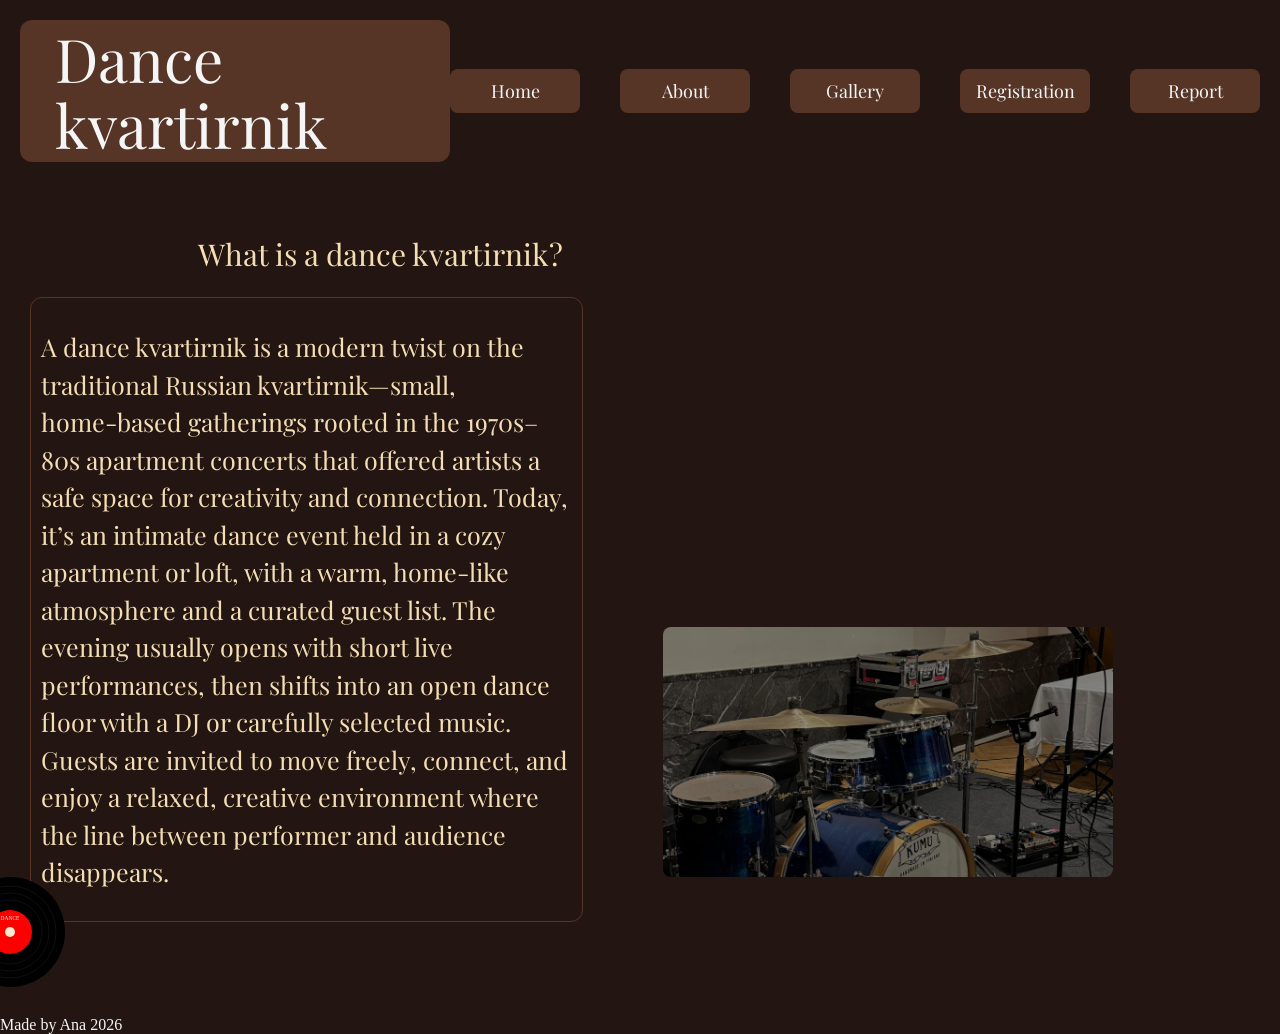
==== home/index.html @ 6938aacf "Add files via upload" ====
<!DOCTYPE html>
<html lang="en">
<head>
    <meta name="viewport" content="width=device-width, initial-scale=1.0">
    <meta charset="UTF-8">
    <title>Dance Kvartirnik</title>
    <link rel="stylesheet" href="style.css">
    <link href="https://fonts.googleapis.com/css2?family=Playfair+Display:wght@300;400&display=swap" rel="stylesheet">
</head>

<body>
    <!--Title and main menu-->
    <header class="top-row">
        <!--title on the left side-->
        <div class="title-box">
             <h1>Dance kvartirnik</h1>
        </div>
    <!--Main menu on the right side-->
        <nav>
            <!-- Hamburger button for tablet and mobile -->
                <button class="menu-toggle" id="menu-toggle" aria-label="Open menu">☰</button>
            <!-- Main menu -->
             <ul id="nav-menu">
                 <li><a href="../home/index.html">Home</a></li>
                 <li><a href="../about/index.html">About</a></li>
                 <li><a href="../gallery/index.html">Gallery</a></li>
                 <li><a href="../registration/index.html">Registration</a></li>
                 <li><a href="../report/index.html">Report</a></li>
            </ul>
        </nav>
    </header>

<main>
    <section>
            <div class="question">
                 <h2>What is a dance kvartirnik?</h2>
            </div>

         <div class="content">
                <div class="text">
                    <p>A dance kvartirnik is a modern twist on the traditional Russian kvartirnik—small, home‑based gatherings rooted in the 1970s–80s apartment concerts
                     that offered artists a safe space for creativity and connection. Today, it’s an intimate dance event held in a cozy apartment or loft, with a warm,
                     home-like atmosphere and a curated guest list. The evening usually opens with short live performances, then shifts into an open dance floor with a DJ
                     or carefully selected music. Guests are invited to move freely, connect, and enjoy a relaxed, creative environment where the line between performer and
                     audience disappears.</p>
                </div>

            <div class="picture"
                <!-- Main responsive picture --!>
                    <picture>
                        <source media="(max-width: 600px)" srcset="../img/mobil.jpeg">
                        <source media="(max-width: 1100px)" srcset="../img/tabl.jpeg">
                        <img class="photo-one" src="../img/desk.jpeg" alt="Dance performance">
                    </picture>
                <!--second picture-->
                <img class="photo-two" src="../img/pho2.jpeg" alt="Instrument picture">
            </div>
         </div>


        <svg id="record" width="120" height="120" viewBox="0 0 120 120">
            <circle class="vinyl" cx="60" cy="60" r="55"></circle>
            
            <circle class="groove" cx="60" cy="60" r="46"></circle>
            <circle class="groove" cx="60" cy="60" r="39"></circle>
            <circle class="groove" cx="60" cy="60" r="32"></circle>


            <circle class="vinyl-lable" cx="60" cy="60" r="22"></circle>
            <circle class="vinyl-hole" cx="60" cy="60" r="5"></circle>

            <!--text on the vinyl label-->
            <text
                x="60"
                y="48"
                text-anchor="middle"
                font-size="5.5"
                fill="#fde9d0">
                DANCE
            </text>
        </svg>

    </section>
</main>

<footer>Made by Ana 2026</footer>

<script>
    // Finds the vinyl record by its id
    const record = document.getElementById("record");

    // Creates an audio object and connects the music file
    const music = new Audio("../img/audio.mp3");

    // Loads the audio file in advance
    music.preload = "auto";

    // Keeps track of whether the music is playing
    let isPlaying = false;

    // Runs when the user clicks the vinyl record
    record.addEventListener("click", function () {

        // If the music is not playing
        if (isPlaying === false) {

            // Starts the music
            music.play();

            // Starts the vinyl animation
            record.classList.add("spinning");

            // Remembers that the music is playing
            isPlaying = true;

        } else {

            // Pauses the music
            music.pause();

            // Stops the vinyl animation
            record.classList.remove("spinning");

            // Remembers that the music is paused
            isPlaying = false;
        }
    });
</script>

<script>
    const menuToggle = document.getElementById("menu-toggle"); // finds the hamburger button
    const navMenu = document.getElementById("nav-menu"); // finds the navigation menu

    menuToggle.addEventListener("click", function(){
    navMenu.classList.toggle("show");
})
</script>

</body>
</html>
---- home/style.css ----
* {
    box-sizing: border-box;
}

body {
    background-color: #231512;
    margin: 0;
    min-height: 100vh; /* Makes the page fill at least the full screen height */
    display: flex; /* Uses Flexbox for the whole page */
    flex-direction: column; /* Places page sections vertically */
}

main {
    flex: 1; /* Pushes the footer toward the bottom of the screen */
    width: 100%;
    max-width: 1500px;
    margin: 0 auto;
}

/*Title and main menu on the same line*/
.top-row {
    display: flex; /*makes the title and main menu on the same line*/
    align-items: center; /*keeps the title and main menu centered*/
    justify-content: space-between; /*puts the title on the left and the main menu on the right*/
    padding: 20px 20px; /*space around the whole top row*/
}

/*Main menu*/
nav ul {
    display: flex; /* makes the list items display in a row */
    gap: 40px; /* space between the buttons */

    list-style: none; /* removes the default bullet points */
    padding: 0; /* space around the whole menu */
    margin: 0; /* removes the default margin */
    }

nav li {
    margin: 0; /* removes the default margin */
    }

nav a {
    display: block; /* makes the whole buttin clicable */

    width: 130px; /* width of the button */
    padding: 10px 0px; /* space inside the button */

    background-color: #563527; /* color of the button */
    color: whitesmoke; /* text color */

    text-align: center; /* centers the text */
    text-decoration: none; /* removes the underline from the text */
    font-family: 'Playfair Display', serif; /* font of the text */
    font-size: 18px; /* size of the text */
    border-radius: 8px; /* rounded corners */
}

/*Changes the color of the button when the mouse is over it*/
nav a:hover {
    background-color: #895c39; /* color of the button when the mouse is over it */
}

.title-box{
    display: flex;
    align-items: center; /* keeps the text centered */
    gap: 30px;
  
    background-color: #563527; /*dark box with the title*/
    color: whitesmoke; /*text color*/
    font-family: 'Playfair Display', serif;

    font-size: 60px;
    font-weight: 300;
    line-height: 1.1;
    
    padding: 5px 35px; /* space inside */
    border-radius: 12px; /* rounded corners */

    width: fit-content;  /* box fits around the text */
    margin-left: 0px; /* moves the box to the right */
    margin-top: 0px; /* moves the box down */

}

.title-box h1 {
    margin: 0; /* removes default margin */
    font-size: inherit; /* inherits the font size from the parent */
    font-weight: inherit; /* inherits the font weight from the parent */
}

.question h2 {
    font-family: 'Playfair Display', serif; /* font of the text */
    font-size: 30px; /* size of the text */
    font-weight: 300; /*thinkness of the text */
    line-height: 1.5; /* space between lines of text */
    text-align: center; /*centers the text */
    width: 700px; /* width of the text */
    margin-left: 30px;
    margin-top: 50px;
    margin-bottom: 10px;
    color: wheat
}

.question p {
    margin-bottom: 0;
}

.text {
    font-family: 'Playfair Display', serif; /* font of the text */
    font-size: 25px; /* size of the text */
    font-weight: 300; /*thinkness of the text */
    line-height: 1.5; /* space between lines of text */
    text-align: left; /* aligns the text to the left */
    width: 700px; /* width of the text */
    max-width: 45vw; /*prevents the text from becoming too wide for the screen*/
    margin-left: 30px;
    margin-top: 10px;
    color: wheat;

    border: 1px solid #563527; /*creates a thin border around the text*/
    padding: 5px 10px; /*space inside the box*/
    box-sizing: border-box; /*keeps padding and border inside the 700px width*/
    border-radius: 12px;
}


.content {
    display: flex;
    align-items: flex-start; /*keeps the text and pictures aligned at the top*/
    justify-content: space-between;
    gap: 40px;
    font-family: "Playfair Display", serif;

    width: 100%;
    max-width: 1400px;
    margin: 0 auto;
}

.picture {
    position: relative; /*allows the second picture to overlap the first*/
    width: 800px; /*total area for the pictures*/
    max-width: 50vw; /*prevents the picture area from becoming too wide for the screen*/
    height: 500px; /*total height of the area for both pictures*/
    margin-right: 30px; /*space on the right*/
    margin-top: 50px; /*moves both pictures down*/
}

.picture picture {
    display: block; /*makes the responsive picture container display correctly*/
}

/*Main picture*/
.picture  img.photo-one{
    position: absolute; /*allowas manual positioning*/
    width: 650px; /*sixe of the main picture*/
    height: 410px;
    object-fit: cover; /*fills given size*/
    right: 0;
    top: -45px; /*moves the picture 45px up*/
    z-index: 1; /*main picture stays behind*/
    border-radius: 8px; /*rounded corners*/
}

 /*Second picture*/
.picture img.photo-two {
    position: absolute; /*allows manual positioning*/
    width: 450px; /*size of the second picture*/
    height: 250px;
    object-fit: cover;
    left: 40px; /*position from the left*/
    bottom: -40px; /*position from the top*/
    z-index: 5;
    border-radius: 8px; /*rounded corners*/
}

#record {
    width: 120px;
    height: 120px;
    cursor: pointer; /*changes  the curcor to a pointer when hovering over the record*/
    transform-origin: center; /*makes the record rotate around its center*/

    margin-right: 0;
    margin-left: -50px;
    margin-top: -50px;
    margin-bottom: 20px;
}

#record.spinning {
    animation: spinRecord 3s linear infinite; /*rotates the record continuously every 3 seconds*/
}

/*creates the spinning animation*/
@keyframes spinRecord {
    0% {
        transform: rotate(0deg);
    }
    25% {
        transform: rotate(90deg);
    }
    50% {
        transform: rotate(180deg);
    }
    75% {
        transform: rotate(270deg);
    }
    100% {
        transform: rotate(360deg);
    }
}

.vinyl1 {
    fill: #2f211d
}
.vinyl-lable {
    fill: #ff0000
}
.vinyl-hole {
    fill: #fde9d0
}

.groove {
    fill: none;
    stroke: rgb(15, 15, 15);
    stroke-width: 1;
}

footer {
    color: whitesmoke
}

.menu-toggle {
    display: none; /*hides the hamburger menu in desktop*/
} 


/*Tablet*/
@media (max-width: 1200px) {
    .top-row {
        display: flex; /*keeps the title and hamburger button on the same line */
        justify-content: space-between; /* places the title on the left and the hamburger on the right */
        align-items: flex-start; /*aligns them vertically */
        padding: 20px; /*adds space around the top row */
        gap: 20px; /*keeps a small gap between the elements */
    }

    .menu-toggle { /*shows the humburger button on tablet*/
        display: block; /*makes the button visible*/
        width: auto;
        margin-left: auto;
        background-color: #563527;
        color: whitesmoke;
        border: none; /*removes the default button border*/
        border-radius: 8px;
        font-size: 28px;
        padding: 8px 15px; /*adds space insdie the button*/
        cursor: pointer;
    }

    /* hides the navigation links until the hamburger is clicked */
    nav ul {
        display: none;
        flex-direction: column;
        gap: 10px;
        margin-top: 10px;
    }
    
    /*shows the navigation links when javascript adds the show class */
    nav ul.show {
        display: flex;
    }
    
    /*makes the navigation buttons fit the opened menu */
    nav a {
        width: 110px;
        font-size: 16px;
    }

    .title-box {
        font-size: 45px; /*reduces the size of the title*/
    }

    .question h2 {
        font-size: 25px; /*reduces the size of the question*/
        width: 90%; /*reduces the width of the question*/
        margin-left: auto; /*centers the question*/
        margin-right: auto; /*centers the question*/
    }

    .content {
        flex-direction: column; /*places the text and pictures under each other*/
        align-items: center; /*centers the text and pictures*/
        gap: 30px; /*reduces the space between the text and pictures*/
    }

    .text {
        font-size: 22px; /*reduces the size of the text*/
        width: 90%; /*reduces the width of the text*/
        margin-left: auto; /*centers the text*/
        margin-right: auto; /*centers the text*/
    }

    .picture {
        width: 90%; /*reduces the width of the picture area*/
        max-width: 700px;
        height: 500px; /*reduces the height of the picture area*/
        margin: 20px auto 0;
    }

    .picture img.photo-one {
        width: 75%; /*reduces the width of the main picture*/
        height: auto; /*makes the height of the main picture adjust to its width*/
        max-height: 380px; /*reduces the maximum height of the main picture*/
        right: 0;
        top: 0;
    }

    .picture img.photo-two {
        width: 45%; /*reduces the width of the second picture*/
        height: auto; /*makes the height of the second picture adjust to its width*/
        left: 5%; /*moves the second picture closer to the left*/
        bottom: 0px; /*moves the second picture closer to the top*/
    }

    footer {
        margin-top: 10px; /*reduces the space above the footer*/
        padding: 10px 15px; /*reduces the padding inside the footer*/
    }
}

/*Mobile*/
@media (max-width: 600px) {
    .top-row {
        flex-direction: row; /*keeps the title and button next to each other*/
        align-items: flex-start; /*aligns the title and navigation to the left*/
        padding: 15px; /*reduces the padding around the top row*/
        gap: 15px; /*reduces the space between the title and navigation*/
    }

    .title-box {
        font-size: 35px; /*reduces the size of the title*/
        padding: 5px 20px; /*reduces the padding inside the title box*/
    }

    nav ul {
        flex-direction: column; /*places the buttons under each other*/
        width: 100%; /*makes the buttons take the full width of their container*/
        gap: 8px; /*reduces the space between the buttons*/
    }

    nav a {
        width: 100%; /*makes the buttons take the full width of their container*/
        font-size: 16px; /*reduces the size of the text*/
    }

    .question h2 {
        font-size: 24px; /*reduces the size of the question*/
        width: 90%; /*reduces the width of the question*/
        margin: 25px auto 10px; /*centers the question and adds space above and below*/
    }

    .text {
        font-size: 18px; /*reduces the size of the text*/
        width: 90%; /*reduces the width of the text*/
        max-width: none;
        margin: 0 auto; /*centers the text*/
        padding: 10px; /*reduces the padding inside the text box*/
    }

    .content {
        flex-direction: column; /*places the text and pictures under each other*/
        width: 100%; /*makes the content take the full width of its container*/
        align-items: center;
        gap: 20px; /*reduces the space between the text and pictures*/
    }

    .picture {
        width: 90%; /*makes the picture area take the full width of its container*/
        height: auto; /*makes the height of the picture area adjust to its width*/
        margin: 20px auto; /*adds space above the pictures and removes the space below*/
        display: flex; /*uses flexbox to arrange the pictures*/
        flex-direction: column; /*places the pictures under each other*/
        align-items: center; /*centers the pictures*/
        gap: 15px; /*reduces the space between the pictures*/
    }
    .picture img.photo-one,
    .picture img.photo-two {
        position: static; /*removes the absolute positioning of the pictures*/
        width: 100%; /*reduces the width of the pictures*/
        height: auto; /*makes the height of the pictures adjust to their width*/
        max-height: none;
        object-fit: cover;
    }

    footer {
        margin-top: 20px; /*reduces the space above the footer*/
        padding: 10px 15px; /*reduces the padding inside the footer*/
    }
}
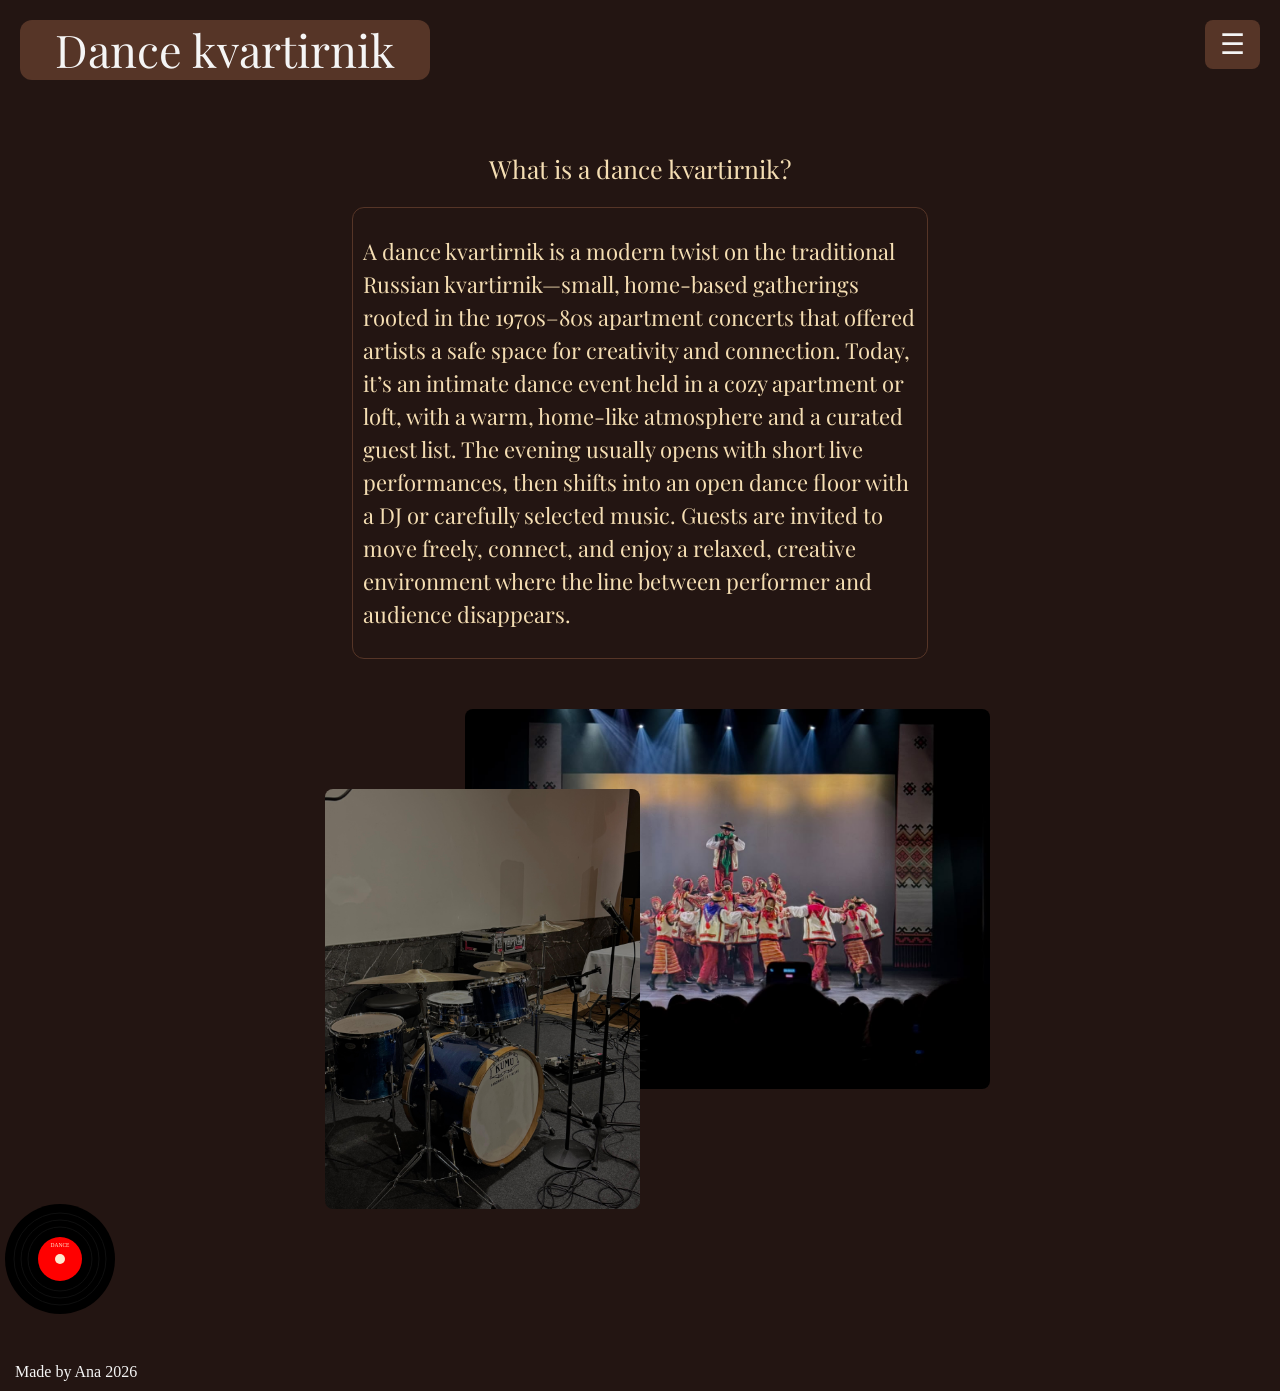
==== commit 3615fa7a: "Add files via upload" ====
--- a/home/index.html
+++ b/home/index.html
@@ -45,8 +45,8 @@
                      audience disappears.</p>
                 </div>
 
-            <div class="picture"
-                <!-- Main responsive picture --!>
+            <div class="picture">
+            <!--Main responsive picture-->
                     <picture>
                         <source media="(max-width: 600px)" srcset="../img/mobil.jpeg">
                         <source media="(max-width: 1100px)" srcset="../img/tabl.jpeg">
@@ -55,8 +55,7 @@
                 <!--second picture-->
                 <img class="photo-two" src="../img/pho2.jpeg" alt="Instrument picture">
             </div>
-         </div>
-
+        </div>
 
         <svg id="record" width="120" height="120" viewBox="0 0 120 120">
             <circle class="vinyl" cx="60" cy="60" r="55"></circle>
--- a/home/style.css
+++ b/home/style.css
@@ -167,8 +167,8 @@
     width: 450px; /*size of the second picture*/
     height: 250px;
     object-fit: cover;
-    left: 40px; /*position from the left*/
-    bottom: -40px; /*position from the top*/
+    left: -25px; /*position from the left*/
+    bottom: -30px; /*position from the top*/
     z-index: 5;
     border-radius: 8px; /*rounded corners*/
 }
@@ -180,8 +180,8 @@
     transform-origin: center; /*makes the record rotate around its center*/
 
     margin-right: 0;
-    margin-left: -50px;
-    margin-top: -50px;
+    margin-left: 0px;
+    margin-top: -10px;
     margin-bottom: 20px;
 }
 
@@ -234,7 +234,7 @@
 
 
 /*Tablet*/
-@media (max-width: 1200px) {
+@media (max-width: 1300px) {
     .top-row {
         display: flex; /*keeps the title and hamburger button on the same line */
         justify-content: space-between; /* places the title on the left and the hamburger on the right */
